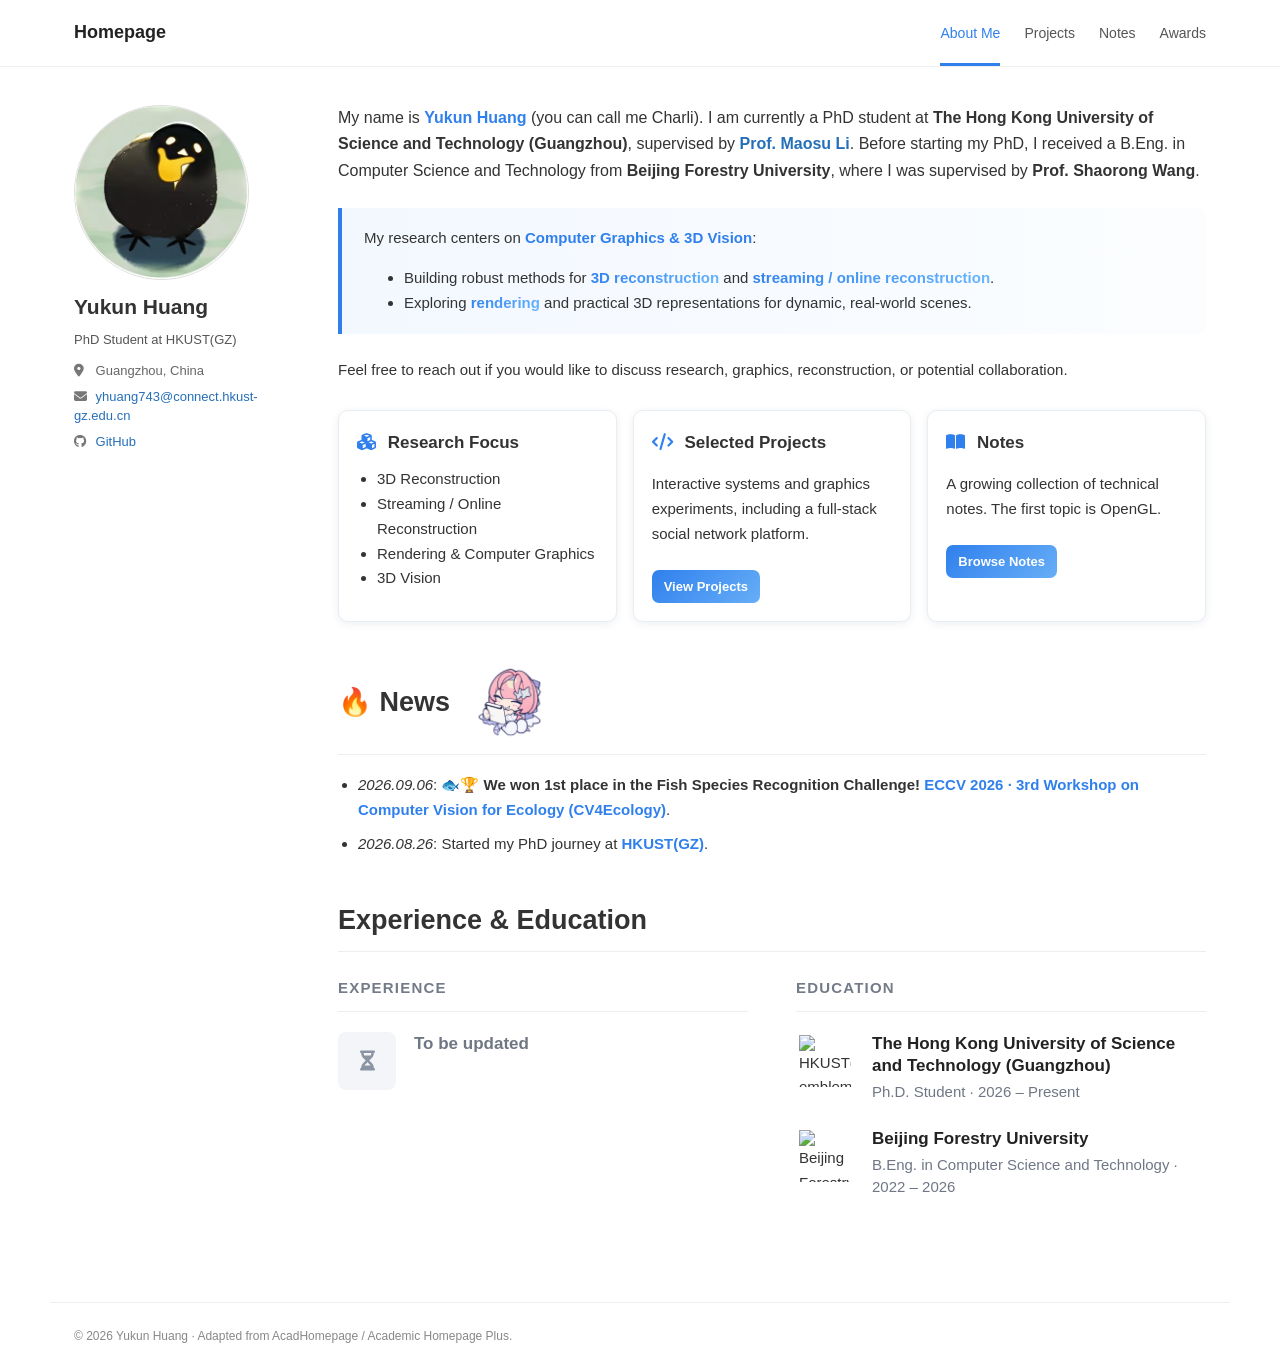
==== index.html @ a6c1315b "Refine education dates and supervisor link" ====
<!doctype html>
<html lang="en">
<head>
  <meta charset="utf-8">
  <meta name="viewport" content="width=device-width,initial-scale=1">
  <meta name="description" content="Yukun Huang (Charli), PhD student at HKUST(GZ), working on 3D reconstruction, rendering, streaming reconstruction, computer graphics and 3D vision.">
  <title>Yukun Huang (Charli) - Homepage</title>
  <link rel="stylesheet" href="styles.css">
  <link rel="stylesheet" href="gif.css">
  <link rel="stylesheet" href="https://cdnjs.cloudflare.com/ajax/libs/font-awesome/6.5.2/css/all.min.css">
</head>
<body>
<header class="masthead">
  <div class="masthead-inner">
    <a class="home-link" href="index.html">Homepage</a>
    <nav class="main-nav">
      <a class="active" href="index.html">About Me</a>
      <a href="projects.html">Projects</a>
      <a href="notes.html">Notes</a>
      <a href="awards.html">Awards</a>
    </nav>
  </div>
</header>

<div class="site-shell">
  <aside class="sidebar">
    <img class="avatar" src="assets/images/avatar.webp" alt="Yukun Huang (Charli) avatar" style="object-fit:cover;padding:0;display:block;background:#fff;">
    <h2>Yukun Huang</h2>
    <p class="sidebar-bio">PhD Student at HKUST(GZ)</p>
    <ul class="profile-list">
      <li><i class="fa-solid fa-location-dot"></i> Guangzhou, China</li>
      <li><a href="mailto:yhuang743@connect.hkust-gz.edu.cn"><i class="fa-solid fa-envelope"></i> yhuang743@connect.hkust-gz.edu.cn</a></li>
      <li><a href="https://github.com/huangyukun26" target="_blank" rel="noreferrer"><i class="fa-brands fa-github"></i> GitHub</a></li>
    </ul>
  </aside>

  <main class="page-content">
    <span class="anchor" id="about-me"></span>
    <p class="intro">My name is <span class="accent-text">Yukun Huang</span> (you can call me Charli). I am currently a PhD student at <strong>The Hong Kong University of Science and Technology (Guangzhou)</strong>, supervised by <strong><a href="https://maosuli.github.io/" target="_blank" rel="noreferrer">Prof. Maosu Li</a></strong>. Before starting my PhD, I received a B.Eng. in Computer Science and Technology from <strong>Beijing Forestry University</strong>, where I was supervised by <strong>Prof. Shaorong Wang</strong>.</p>

    <div class="quote-accent">
      My research centers on <span class="accent-text">Computer Graphics & 3D Vision</span>:
      <ul>
        <li>Building robust methods for <span class="primary-gradient-text">3D reconstruction</span> and <span class="primary-gradient-text">streaming / online reconstruction</span>.</li>
        <li>Exploring <span class="primary-gradient-text">rendering</span> and practical 3D representations for dynamic, real-world scenes.</li>
      </ul>
    </div>

    <p>Feel free to reach out if you would like to discuss research, graphics, reconstruction, or potential collaboration.</p>

    <div class="highlight-blocks">
      <div class="highlight-block floating-card">
        <h3><i class="fa-solid fa-cubes"></i> Research Focus</h3>
        <ul>
          <li>3D Reconstruction</li>
          <li>Streaming / Online Reconstruction</li>
          <li>Rendering & Computer Graphics</li>
          <li>3D Vision</li>
        </ul>
      </div>
      <div class="highlight-block floating-card">
        <h3><i class="fa-solid fa-code"></i> Selected Projects</h3>
        <p>Interactive systems and graphics experiments, including a full-stack social network platform.</p>
        <a class="btn-accent" href="projects.html">View Projects</a>
      </div>
      <div class="highlight-block floating-card">
        <h3><i class="fa-solid fa-book-open"></i> Notes</h3>
        <p>A growing collection of technical notes. The first topic is OpenGL.</p>
        <a class="btn-accent" href="notes.html">Browse Notes</a>
      </div>
    </div>

    <span class="anchor" id="news"></span>
    <div class="heading-with-gif">
      <h1>🔥 News</h1>
      <img class="heading-gif" src="assets/images/news.gif?v=3" alt="" aria-hidden="true" onerror="this.style.display='none'">
    </div>
    <ul class="news-list">
      <li><em>2026.09.06</em>: 🐟🏆 <strong>We won 1st place in the Fish Species Recognition Challenge!</strong> <span class="accent-text">ECCV 2026 · 3rd Workshop on Computer Vision for Ecology (CV4Ecology)</span>.</li>
      <li><em>2026.08.26</em>: Started my PhD journey at <span class="accent-text">HKUST(GZ)</span>.</li>
    </ul>

    <section class="experience-education" aria-labelledby="experience-education-title">
      <h1 id="experience-education-title">Experience &amp; Education</h1>
      <div class="experience-education-grid">
        <div class="experience-column">
          <h2>Experience</h2>
          <div class="timeline-item placeholder-experience">
            <div class="timeline-logo placeholder-mark"><i class="fa-solid fa-hourglass-half"></i></div>
            <div class="timeline-content">
              <div class="timeline-title">To be updated</div>
            </div>
          </div>
        </div>

        <div class="education-column">
          <h2>Education</h2>

          <div class="timeline-item">
            <img class="timeline-logo school-logo" src="https://cdn.urongda.com/images/normal/medium/the-hong-kong-university-of-science-and-technology-guangzhou-logo-1024px.png" alt="HKUST(GZ) emblem">
            <div class="timeline-content">
              <div class="timeline-title">The Hong Kong University of Science and Technology (Guangzhou)</div>
              <div class="timeline-subtitle">Ph.D. Student · 2026 – Present</div>
            </div>
          </div>

          <div class="timeline-item">
            <img class="timeline-logo school-logo" src="https://cdn.urongda.com/images/normal/medium/beijing-forestry-university-logo-1024px.png" alt="Beijing Forestry University emblem">
            <div class="timeline-content">
              <div class="timeline-title">Beijing Forestry University</div>
              <div class="timeline-subtitle">B.Eng. in Computer Science and Technology · 2022 – 2026</div>
            </div>
          </div>
        </div>
      </div>
    </section>
  </main>
</div>

<footer class="site-footer">© 2026 Yukun Huang · Adapted from AcadHomepage / Academic Homepage Plus.</footer>
</body>
</html>
---- styles.css ----
:root{--accent:#2f80ed;--accent2:#70b7ff;--text:#333;--muted:#666;--line:#e6e6e6;--soft:#f6f9fc;--card:#fff;--shadow:0 4px 14px rgba(30,75,120,.10)}*{box-sizing:border-box}html{scroll-behavior:smooth}body{margin:0;color:var(--text);background:#fff;font:15px/1.65 -apple-system,BlinkMacSystemFont,"Segoe UI",Roboto,Helvetica,Arial,sans-serif}a{color:#246fb9;text-decoration:none}a:hover{color:var(--accent)}.masthead{border-bottom:1px solid #eee;background:#fff;position:sticky;top:0;z-index:20}.masthead-inner{max-width:1180px;margin:auto;min-height:64px;padding:0 24px;display:flex;align-items:center;gap:34px}.home-link{font-size:18px;font-weight:700;color:#222;margin-right:auto}.main-nav{display:flex;gap:24px}.main-nav a{color:#555;font-size:14px;padding:22px 0 18px;border-bottom:3px solid transparent}.main-nav a:hover,.main-nav a.active{color:var(--accent);border-color:var(--accent)}.site-shell{max-width:1180px;margin:38px auto 0;padding:0 24px;display:grid;grid-template-columns:210px minmax(0,1fr);gap:54px}.sidebar{font-size:13px}.avatar{width:175px;height:175px;border-radius:50%;border:1px solid #ddd;padding:5px;margin-bottom:10px;overflow:hidden;position:relative;background:linear-gradient(135deg,#edf6f3,#dcece5)}.placeholder-bird .bird-body{position:absolute;width:116px;height:122px;background:#17191d;border-radius:50%;left:25px;top:44px}.placeholder-bird .bird-head{position:absolute;width:82px;height:83px;background:#0d1014;border-radius:50%;right:15px;top:24px}.placeholder-bird .bird-eye{position:absolute;width:15px;height:19px;background:#fff6c9;border-radius:50%;top:46px}.placeholder-bird .e1{right:63px}.placeholder-bird .e2{right:27px}.placeholder-bird .bird-hand{position:absolute;width:65px;height:46px;background:#ffc928;border:4px solid #bb8700;border-radius:45% 55% 55% 45%;right:22px;top:79px;transform:rotate(-7deg)}.sidebar h2{font-size:21px;margin:8px 0 4px}.sidebar-bio{margin:0 0 12px;color:#555}.profile-list{list-style:none;margin:0;padding:0}.profile-list li{margin:7px 0;color:#666;line-height:1.45}.profile-list i{width:18px;color:#777}.page-content{min-width:0;padding-bottom:40px}.intro{font-size:16px;margin-top:0}.accent-text{color:var(--accent);font-weight:700}.primary-gradient-text{background:linear-gradient(135deg,#2f80ed,#69b7ff);-webkit-background-clip:text;background-clip:text;color:transparent;font-weight:700}.quote-accent{margin:24px 0;padding:18px 22px;border-left:4px solid var(--accent);background:linear-gradient(90deg,#f3f8ff,#fbfdff);border-radius:0 8px 8px 0}.quote-accent ul{margin-bottom:0}.highlight-blocks{display:grid;grid-template-columns:repeat(3,minmax(0,1fr));gap:16px;margin:28px 0 36px}.highlight-block{padding:18px;border-radius:10px;background:#fff;border:1px solid #e8edf2}.highlight-block h3{margin:0 0 10px;font-size:17px}.highlight-block i{color:var(--accent);margin-right:7px}.highlight-block ul{margin:0;padding-left:20px}.floating-card{box-shadow:0 2px 8px rgba(1,47,99,.08);transition:.2s}.floating-card:hover{transform:translateY(-2px);box-shadow:0 5px 15px rgba(1,47,99,.12)}.btn-accent{display:inline-block;margin-top:8px;padding:6px 12px;border-radius:7px;background:linear-gradient(135deg,#2f80ed,#67aef7);color:#fff!important;font-size:13px;font-weight:600}.page-content h1{font-size:27px;margin:36px 0 18px;padding-bottom:8px;border-bottom:1px solid #eee}.news-list{padding-left:20px}.news-list li{margin:9px 0}.anchor{display:block;position:relative;top:-88px;visibility:hidden}.page-title{font-size:30px;margin:0 0 8px}.page-subtitle{color:#666;margin:0 0 26px}.paper-box{display:grid;grid-template-columns:230px 1fr;gap:28px;padding:18px;margin:0 0 18px;border:1px solid #e8edf2;border-radius:10px;background:#fff;box-shadow:0 2px 8px rgba(1,47,99,.08);align-items:center}.paper-box-image{position:relative}.paper-box-image img,.fake-thumb{width:100%;height:145px;object-fit:cover;border-radius:7px;border:1px solid #e2e8f0;background:#eef4f8}.badge{position:absolute;z-index:2;left:-8px;top:8px;padding:4px 10px;border-radius:14px;background:linear-gradient(135deg,#2f80ed,#69b7ff);color:#fff;font-size:12px;font-weight:700}.paper-box-text h3{margin:0 0 7px;font-size:19px}.paper-box-text p{margin:6px 0;color:#5d6670}.tag-row{display:flex;flex-wrap:wrap;gap:6px;margin:10px 0}.inner-tag-badge{display:inline-block;font-size:12px;color:#456;background:#edf2f7;border:1px solid #e2e8f0;padding:4px 9px;border-radius:6px}.opengl-preview{height:145px;background:#314d4f;border-radius:7px;position:relative;overflow:hidden;border:1px solid #d9e1e8}.opengl-preview:before{content:"LearnOpenGL";position:absolute;left:0;right:0;top:0;height:22px;line-height:22px;text-align:center;font-size:11px;background:#75b4c5;color:#1e3c46}.opengl-preview:after{content:"";position:absolute;left:50%;top:33px;transform:translateX(-50%);width:0;height:0;border-left:62px solid transparent;border-right:62px solid transparent;border-bottom:102px solid #ff7c38}.site-footer{max-width:1180px;margin:40px auto 0;padding:24px;border-top:1px solid #eee;color:#888;font-size:12px}.demo-shell{max-width:1180px;margin:30px auto;padding:0 24px}.demo-app{display:grid;grid-template-columns:220px 1fr;min-height:650px;border:1px solid #ddd;border-radius:10px;overflow:hidden;box-shadow:var(--shadow)}.demo-nav{background:#183a5d;padding:18px}.demo-nav h3{color:#fff;margin:0 0 18px}.demo-nav button{width:100%;display:block;border:0;background:transparent;color:#cfe2f4;padding:10px;text-align:left;border-radius:6px;cursor:pointer}.demo-nav button.active,.demo-nav button:hover{background:#2f80ed;color:#fff}.demo-main{padding:26px;background:#f7f9fb}.demo-panel{display:none}.demo-panel.active{display:block}.feed-item,.profile-box,.message-box,.network-box{background:#fff;border:1px solid #e1e6eb;border-radius:8px;padding:16px;margin-bottom:12px}.tiny-avatar{display:inline-block;width:36px;height:36px;border-radius:50%;background:linear-gradient(135deg,#70b7ff,#2f80ed);vertical-align:middle;margin-right:9px}.network{height:300px;position:relative}.node{position:absolute;width:58px;height:58px;border-radius:50%;display:grid;place-items:center;background:#eaf3ff;border:2px solid #5aa5f0;color:#245984;font-size:11px;font-weight:700}.n1{left:45%;top:115px}.n2{left:15%;top:35px}.n3{right:15%;top:45px}.n4{left:18%;bottom:28px}.n5{right:18%;bottom:25px}.cv4e-cover{width:100%;height:145px;border-radius:7px;position:relative;overflow:hidden;border:1px solid #cfe4e7;background:linear-gradient(145deg,#0b4662 0%,#176d78 48%,#53a79f 100%);color:#fff;padding:14px 15px 12px;box-shadow:inset 0 0 28px rgba(255,255,255,.08)}.cv4e-cover:before{content:"";position:absolute;width:150px;height:150px;border-radius:50%;background:radial-gradient(circle,rgba(190,244,230,.22),rgba(190,244,230,0) 68%);right:-50px;top:-55px}.cv4e-top,.cv4e-center,.cv4e-bottom{position:relative;z-index:3}.cv4e-top{display:flex;align-items:center;justify-content:space-between}.cv4e-pill{font-size:9px;letter-spacing:.08em;text-transform:uppercase;font-weight:800;padding:3px 7px;border:1px solid rgba(255,255,255,.45);border-radius:999px;background:rgba(255,255,255,.10);backdrop-filter:blur(3px)}.cv4e-mini{font-size:10px;font-weight:800;letter-spacing:.03em;color:#dcfff5}.cv4e-center{display:flex;align-items:center;gap:10px;margin-top:18px}.cv4e-icon{width:44px;height:44px;flex:0 0 44px;border-radius:50%;display:grid;place-items:center;background:rgba(217,255,242,.16);border:1px solid rgba(219,255,244,.34);box-shadow:0 7px 18px rgba(0,37,49,.18)}.cv4e-icon i{font-size:23px;color:#d8fff3}.cv4e-title{font-size:14px;line-height:1.12;font-weight:800;letter-spacing:-.015em;text-shadow:0 1px 3px rgba(0,0,0,.15)}.cv4e-bottom{display:flex;gap:12px;margin-top:15px;font-size:8.5px;font-weight:700;color:#e6fff8}.cv4e-bottom span{display:flex;align-items:center;gap:4px}.cv4e-bottom i{font-size:9px}.cv4e-bubble{position:absolute;border:1px solid rgba(230,255,250,.45);border-radius:50%;z-index:1}.cv4e-bubble.b1{width:11px;height:11px;right:22px;top:48px}.cv4e-bubble.b2{width:6px;height:6px;right:42px;top:68px}.cv4e-bubble.b3{width:4px;height:4px;right:30px;top:82px}.cv4e-wave{position:absolute;left:-12%;width:125%;height:42px;border-radius:50%;z-index:0}.cv4e-wave.w1{bottom:-28px;background:rgba(174,236,224,.20);transform:rotate(-2deg)}.cv4e-wave.w2{bottom:-34px;left:12%;background:rgba(209,249,238,.14);transform:rotate(3deg)}@media(max-width:850px){.masthead-inner{gap:14px}.main-nav{gap:12px;overflow-x:auto}.site-shell{grid-template-columns:1fr;gap:26px}.sidebar{display:grid;grid-template-columns:110px 1fr;column-gap:18px;align-items:start}.avatar{width:105px;height:105px;grid-row:1/5}.placeholder-bird{transform-origin:top left}.profile-list{grid-column:2}.highlight-blocks{grid-template-columns:1fr}.paper-box{grid-template-columns:1fr}.paper-box-image{max-width:420px}.demo-app{grid-template-columns:1fr}.demo-nav{display:flex;overflow:auto;gap:6px}.demo-nav h3{display:none}.demo-nav button{width:auto;white-space:nowrap}}
.profile-list a{overflow-wrap:anywhere}
.experience-education{margin-top:42px}
.experience-education>h1{margin-bottom:24px}
.experience-education-grid{display:grid;grid-template-columns:1fr 1fr;gap:48px}
.experience-education-grid>div>h2{margin:0 0 20px;padding-bottom:10px;border-bottom:1px solid #eee;color:#747b88;font-size:15px;letter-spacing:.08em;text-transform:uppercase}
.timeline-item{display:flex;align-items:flex-start;gap:18px;margin:0 0 24px}
.timeline-logo{width:58px;height:58px;flex:0 0 58px}
.school-logo{object-fit:contain;padding:3px;background:#fff}
.placeholder-mark{display:grid;place-items:center;border-radius:8px;background:#f3f5f8;color:#8a94a3;font-size:20px}
.timeline-content{min-width:0;padding-top:1px}
.timeline-title{font-size:17px;line-height:1.35;font-weight:700;color:#222}
.timeline-subtitle{margin-top:3px;color:#6f7785;font-size:15px;line-height:1.45}
.timeline-note{margin-top:3px;color:#666;font-size:13px;line-height:1.45}
.placeholder-experience .timeline-title{color:#6f7785;font-weight:600}
@media(max-width:850px){.experience-education-grid{grid-template-columns:1fr;gap:28px}.timeline-logo{width:52px;height:52px;flex-basis:52px}.timeline-title{font-size:16px}}
---- gif.css ----
.heading-with-gif{display:flex;align-items:center;gap:14px;border-bottom:1px solid #eee;margin:36px 0 18px;padding-bottom:8px;min-height:82px}.heading-with-gif h1{margin:0!important;padding:0!important;border:0!important}.heading-with-gif.page-heading{margin:0 0 8px;min-height:84px}.heading-gif{width:88px;height:88px;object-fit:contain;display:block;flex:0 0 88px;background:transparent!important;border:0!important;box-shadow:none!important;image-rendering:auto}@media(max-width:850px){.heading-with-gif{gap:8px;min-height:68px}.heading-with-gif.page-heading{min-height:70px}.heading-gif{width:68px;height:68px;flex-basis:68px}}
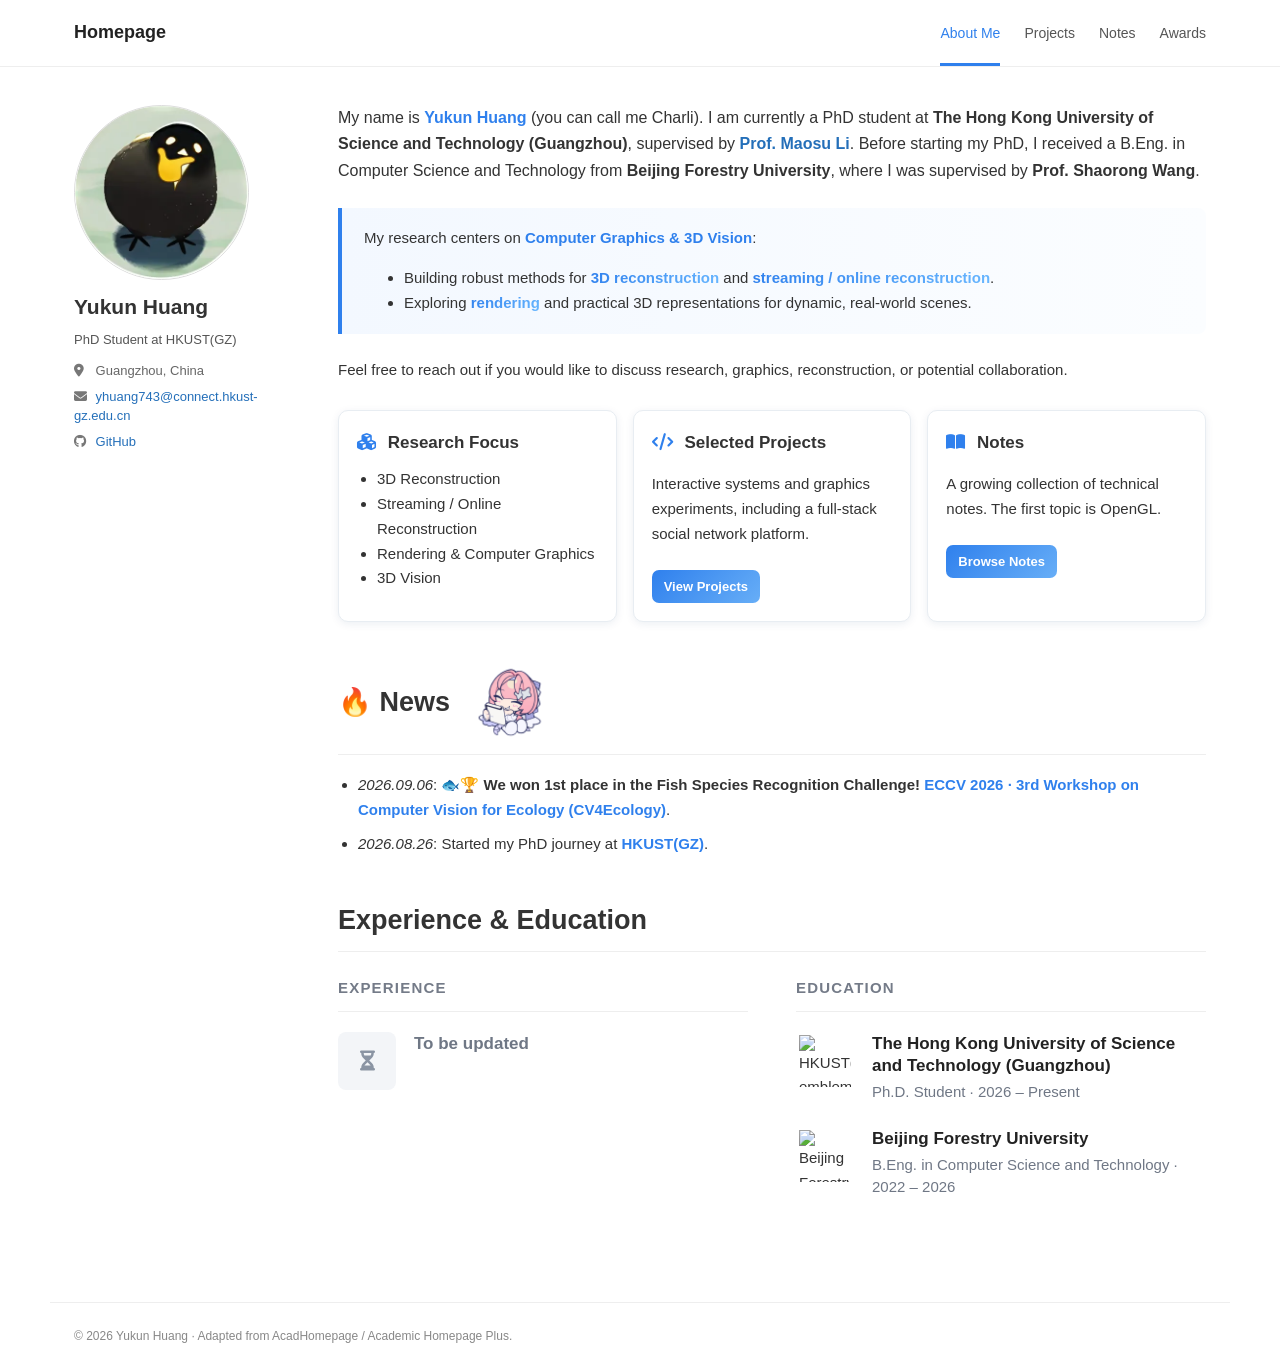
==== commit f8193fa8: "Unify navigation, favicon, and site title" ====
--- a/index.html
+++ b/index.html
@@ -2,9 +2,9 @@
 <html lang="en">
 <head>
   <meta charset="utf-8">
-  <meta name="viewport" content="width=device-width,initial-scale=1">
+  <meta name="viewport" content="width=device-width,initial-scale=1"><link rel="icon" type="image/webp" href="assets/images/avatar.webp">
   <meta name="description" content="Yukun Huang (Charli), PhD student at HKUST(GZ), working on 3D reconstruction, rendering, streaming reconstruction, computer graphics and 3D vision.">
-  <title>Yukun Huang (Charli) - Homepage</title>
+  <title>Yukun Huang</title>
   <link rel="stylesheet" href="styles.css">
   <link rel="stylesheet" href="gif.css">
   <link rel="stylesheet" href="https://cdnjs.cloudflare.com/ajax/libs/font-awesome/6.5.2/css/all.min.css">
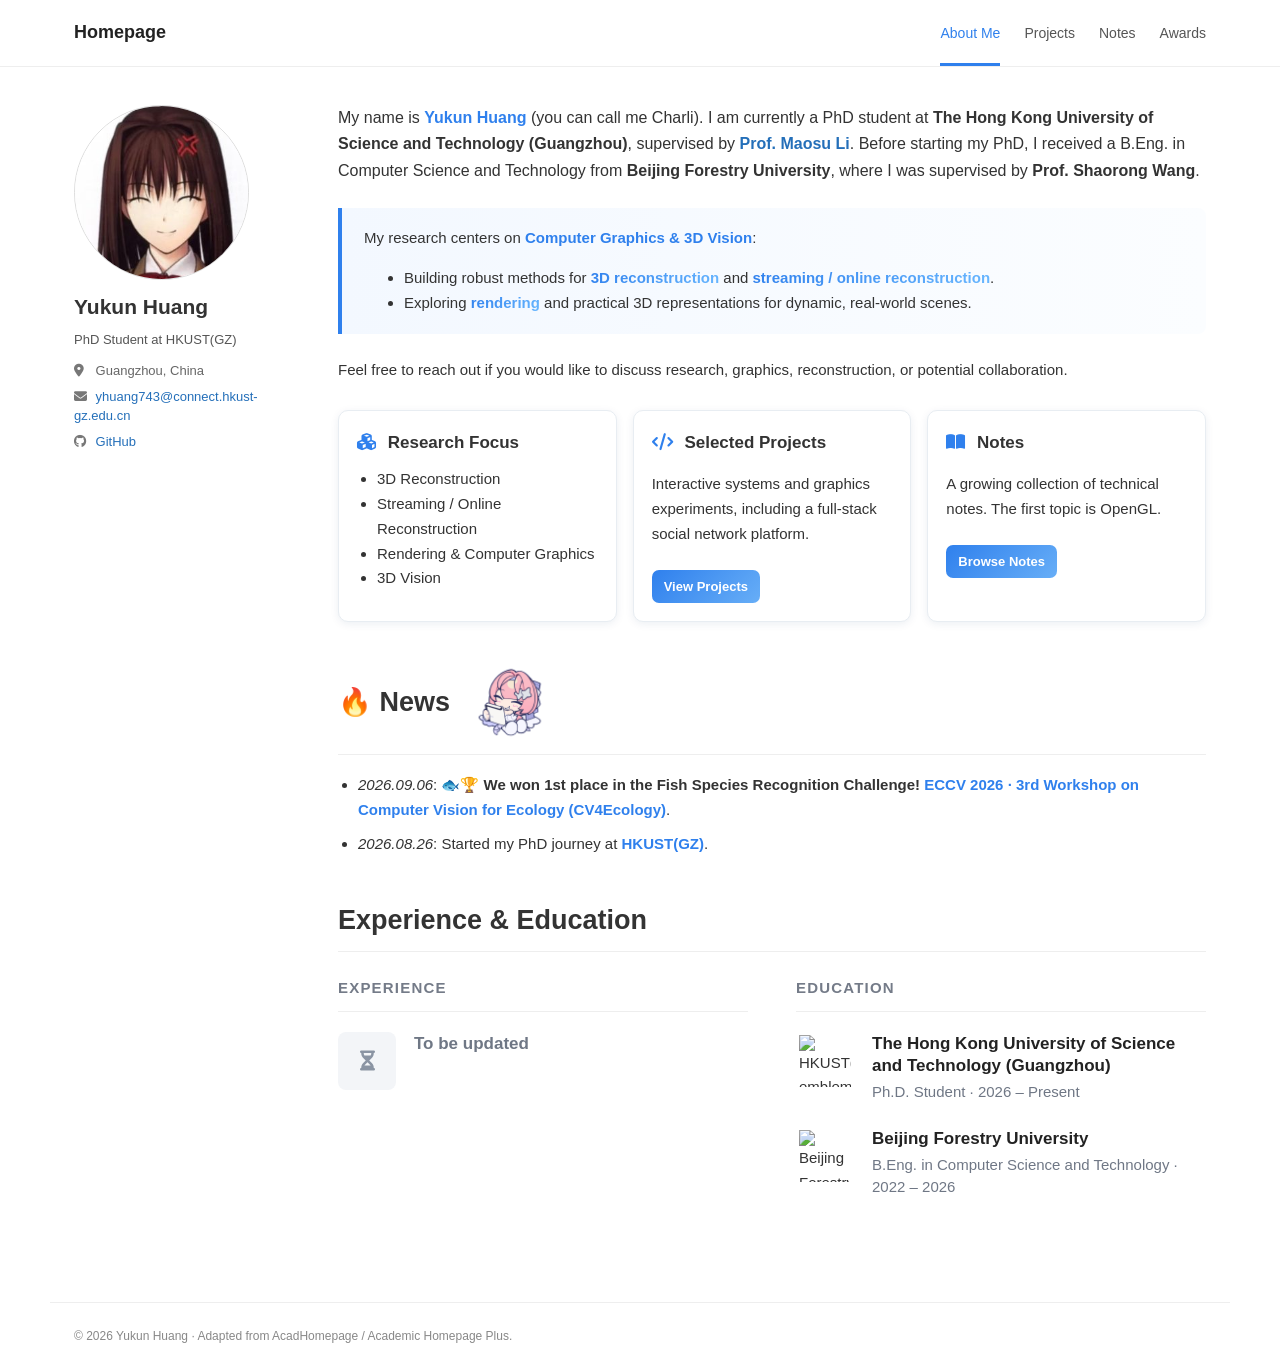
==== commit 6b91a9d4: "Use new profile avatar and bird favicon" ====
--- a/index.html
+++ b/index.html
@@ -2,7 +2,7 @@
 <html lang="en">
 <head>
   <meta charset="utf-8">
-  <meta name="viewport" content="width=device-width,initial-scale=1"><link rel="icon" type="image/webp" href="assets/images/avatar.webp">
+  <meta name="viewport" content="width=device-width,initial-scale=1"><link rel="icon" type="image/svg+xml" href="assets/images/favicon.svg">
   <meta name="description" content="Yukun Huang (Charli), PhD student at HKUST(GZ), working on 3D reconstruction, rendering, streaming reconstruction, computer graphics and 3D vision.">
   <title>Yukun Huang</title>
   <link rel="stylesheet" href="styles.css">
@@ -24,7 +24,7 @@
 
 <div class="site-shell">
   <aside class="sidebar">
-    <img class="avatar" src="assets/images/avatar.webp" alt="Yukun Huang (Charli) avatar" style="object-fit:cover;padding:0;display:block;background:#fff;">
+    <img class="avatar" src="assets/images/profile.jpg" alt="Yukun Huang (Charli) avatar" style="object-fit:cover;padding:0;display:block;background:#fff;">
     <h2>Yukun Huang</h2>
     <p class="sidebar-bio">PhD Student at HKUST(GZ)</p>
     <ul class="profile-list">
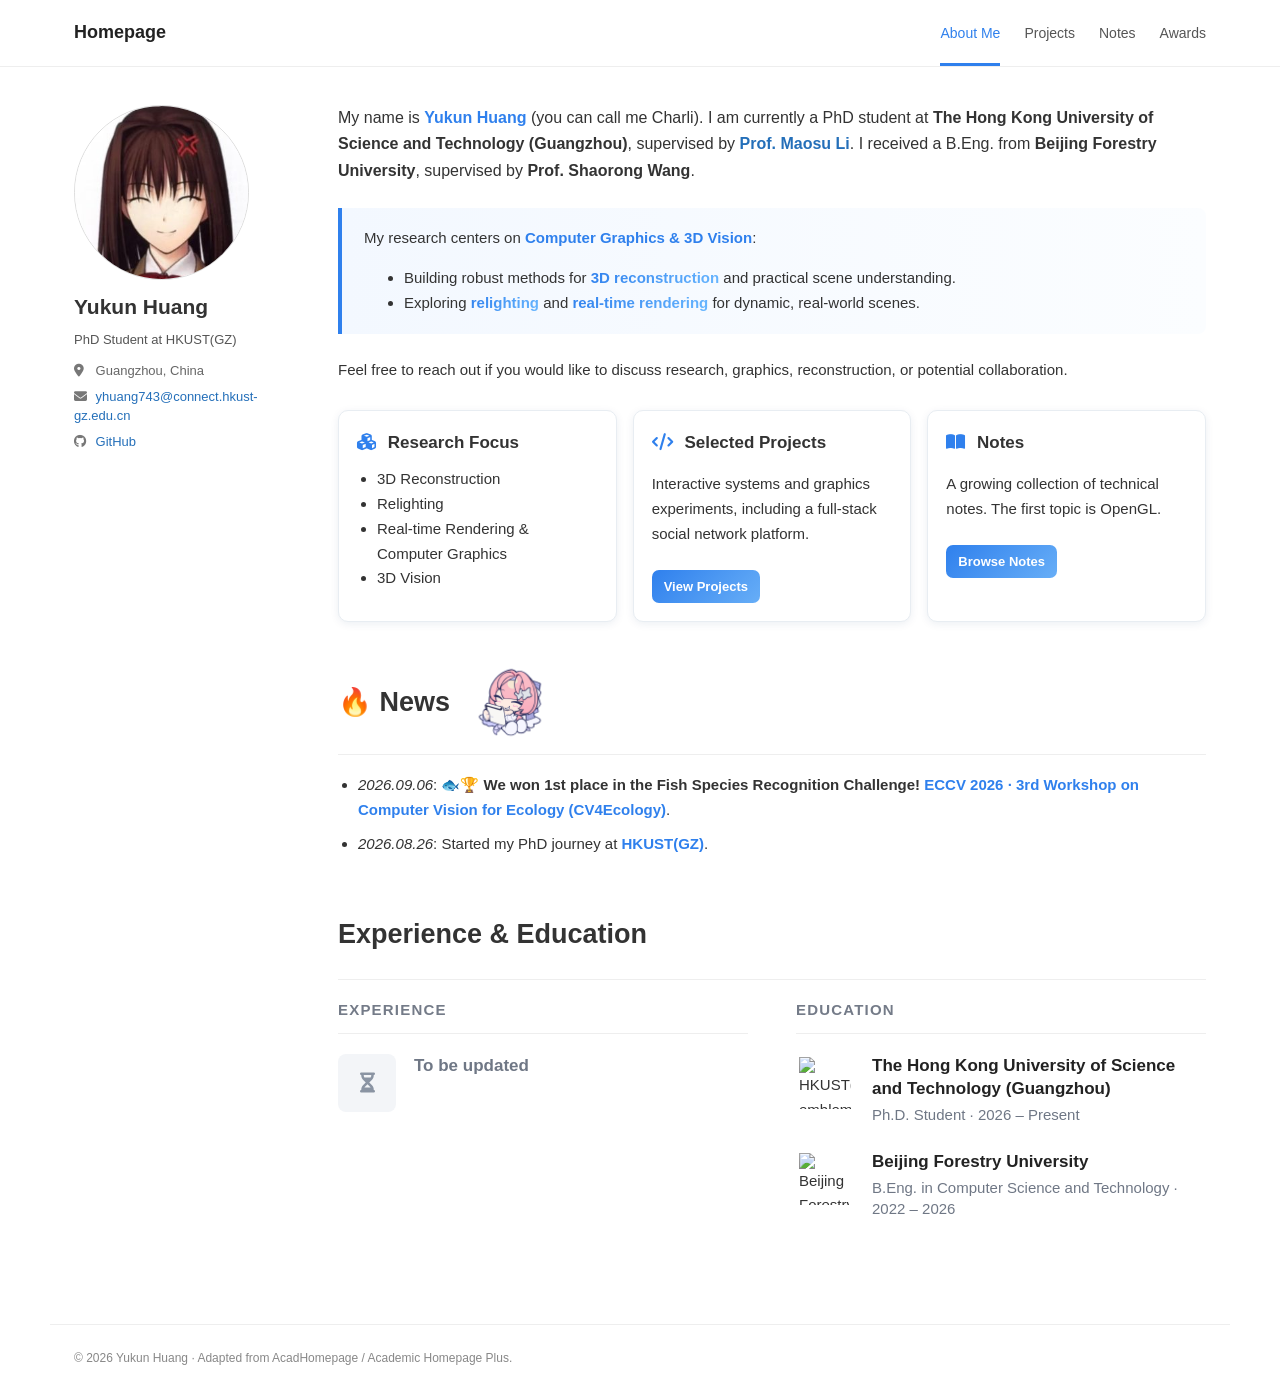
==== commit 02fa06de: "Update research focus and add experience education gif hook" ====
--- a/index.html
+++ b/index.html
@@ -36,13 +36,13 @@
 
   <main class="page-content">
     <span class="anchor" id="about-me"></span>
-    <p class="intro">My name is <span class="accent-text">Yukun Huang</span> (you can call me Charli). I am currently a PhD student at <strong>The Hong Kong University of Science and Technology (Guangzhou)</strong>, supervised by <strong><a href="https://maosuli.github.io/" target="_blank" rel="noreferrer">Prof. Maosu Li</a></strong>. Before starting my PhD, I received a B.Eng. in Computer Science and Technology from <strong>Beijing Forestry University</strong>, where I was supervised by <strong>Prof. Shaorong Wang</strong>.</p>
+    <p class="intro">My name is <span class="accent-text">Yukun Huang</span> (you can call me Charli). I am currently a PhD student at <strong>The Hong Kong University of Science and Technology (Guangzhou)</strong>, supervised by <strong><a href="https://maosuli.github.io/" target="_blank" rel="noreferrer">Prof. Maosu Li</a></strong>. I received a B.Eng. from <strong>Beijing Forestry University</strong>, supervised by <strong>Prof. Shaorong Wang</strong>.</p>
 
     <div class="quote-accent">
       My research centers on <span class="accent-text">Computer Graphics & 3D Vision</span>:
       <ul>
-        <li>Building robust methods for <span class="primary-gradient-text">3D reconstruction</span> and <span class="primary-gradient-text">streaming / online reconstruction</span>.</li>
-        <li>Exploring <span class="primary-gradient-text">rendering</span> and practical 3D representations for dynamic, real-world scenes.</li>
+        <li>Building robust methods for <span class="primary-gradient-text">3D reconstruction</span> and practical scene understanding.</li>
+        <li>Exploring <span class="primary-gradient-text">relighting</span> and <span class="primary-gradient-text">real-time rendering</span> for dynamic, real-world scenes.</li>
       </ul>
     </div>
 
@@ -53,8 +53,8 @@
         <h3><i class="fa-solid fa-cubes"></i> Research Focus</h3>
         <ul>
           <li>3D Reconstruction</li>
-          <li>Streaming / Online Reconstruction</li>
-          <li>Rendering & Computer Graphics</li>
+          <li>Relighting</li>
+          <li>Real-time Rendering & Computer Graphics</li>
           <li>3D Vision</li>
         </ul>
       </div>
@@ -81,7 +81,10 @@
     </ul>
 
     <section class="experience-education" aria-labelledby="experience-education-title">
-      <h1 id="experience-education-title">Experience &amp; Education</h1>
+      <div class="heading-with-gif">
+        <h1 id="experience-education-title">Experience &amp; Education</h1>
+        <img class="heading-gif" src="assets/images/experience-education.gif?v=1" alt="" aria-hidden="true" onerror="this.style.display='none'">
+      </div>
       <div class="experience-education-grid">
         <div class="experience-column">
           <h2>Experience</h2>
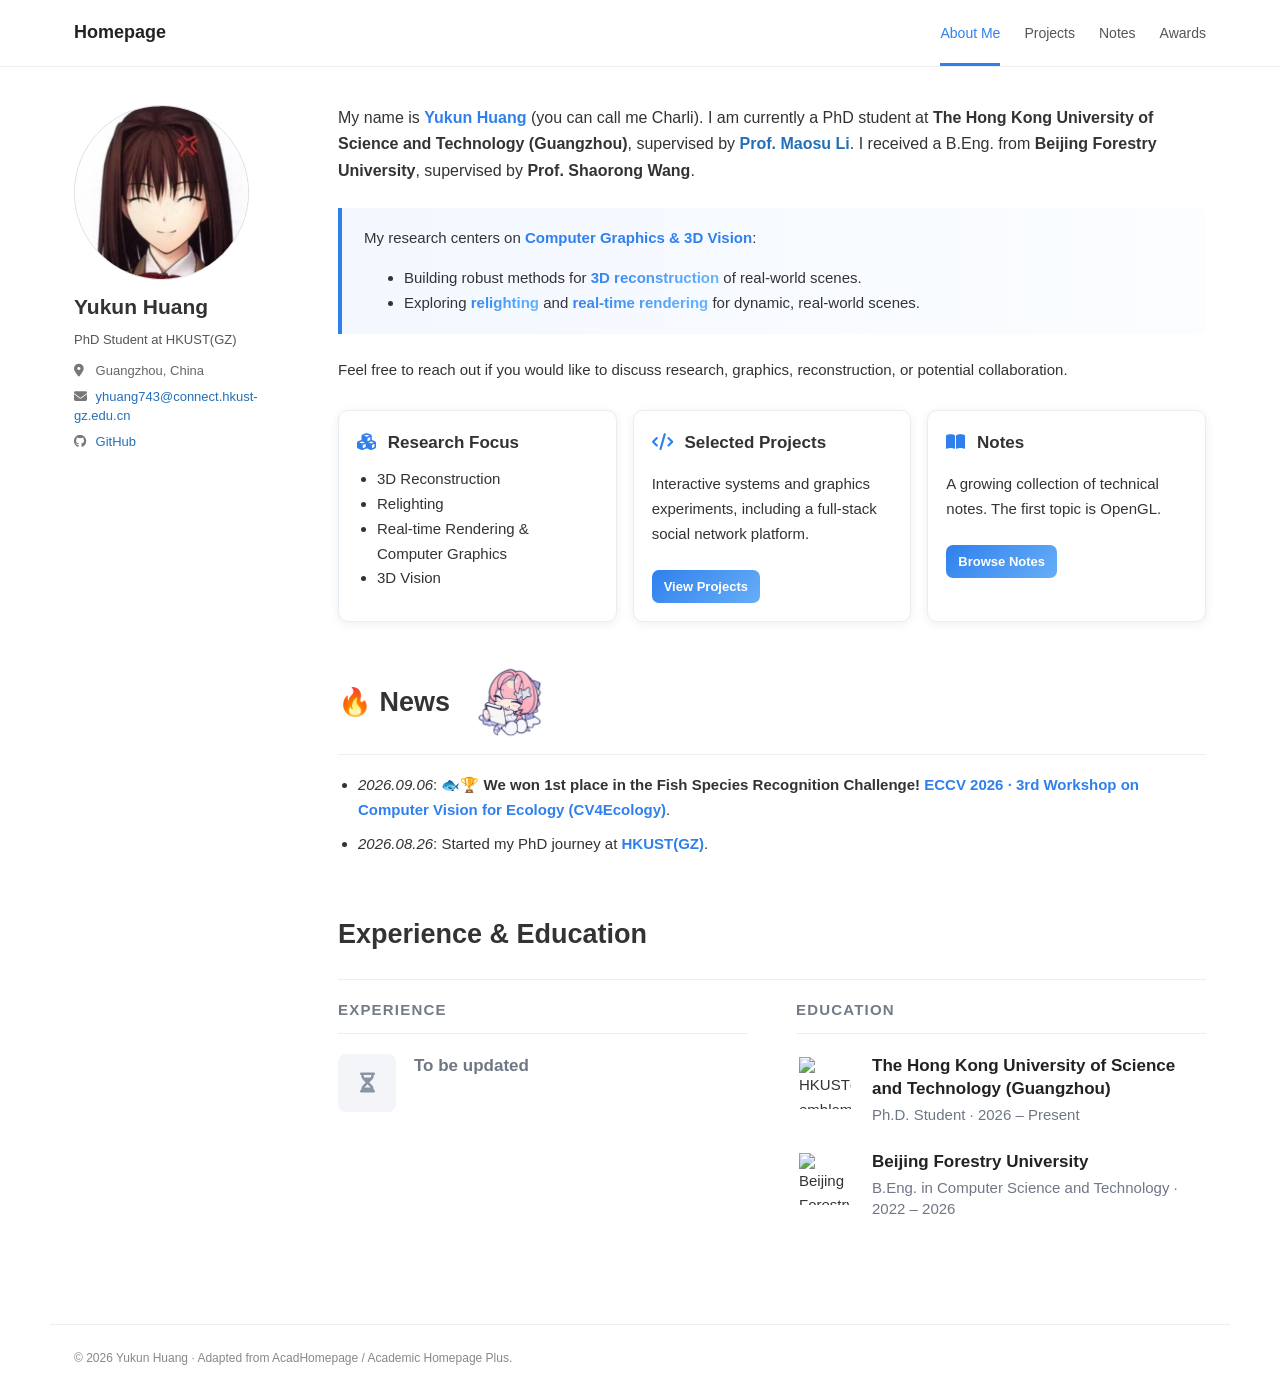
==== commit b4ca3c14: "Sync homepage metadata with updated research focus" ====
--- a/index.html
+++ b/index.html
@@ -3,7 +3,7 @@
 <head>
   <meta charset="utf-8">
   <meta name="viewport" content="width=device-width,initial-scale=1"><link rel="icon" type="image/svg+xml" href="assets/images/favicon.svg">
-  <meta name="description" content="Yukun Huang (Charli), PhD student at HKUST(GZ), working on 3D reconstruction, rendering, streaming reconstruction, computer graphics and 3D vision.">
+  <meta name="description" content="Yukun Huang (Charli), PhD student at HKUST(GZ), working on 3D reconstruction, relighting, real-time rendering, computer graphics and 3D vision.">
   <title>Yukun Huang</title>
   <link rel="stylesheet" href="styles.css">
   <link rel="stylesheet" href="gif.css">
@@ -41,7 +41,7 @@
     <div class="quote-accent">
       My research centers on <span class="accent-text">Computer Graphics & 3D Vision</span>:
       <ul>
-        <li>Building robust methods for <span class="primary-gradient-text">3D reconstruction</span> and practical scene understanding.</li>
+        <li>Building robust methods for <span class="primary-gradient-text">3D reconstruction</span> of real-world scenes.</li>
         <li>Exploring <span class="primary-gradient-text">relighting</span> and <span class="primary-gradient-text">real-time rendering</span> for dynamic, real-world scenes.</li>
       </ul>
     </div>
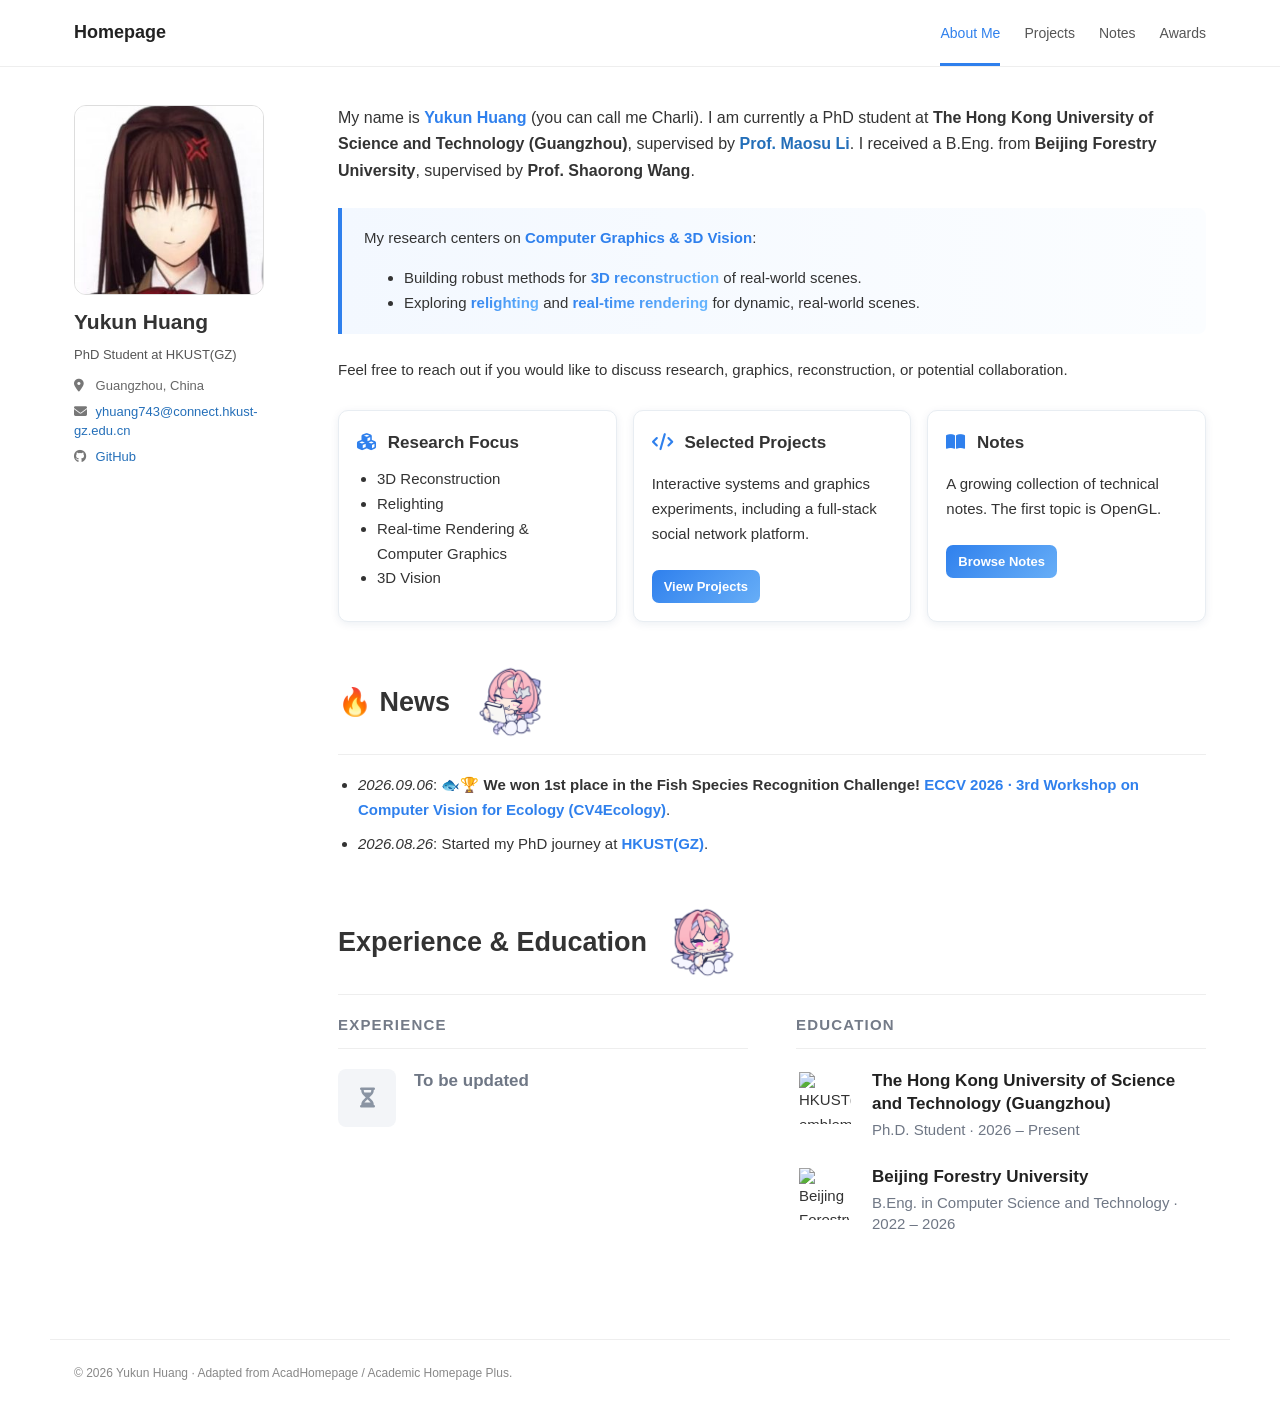
==== commit 4a681abf: "Show full profile image without circular crop" ====
--- a/index.html
+++ b/index.html
@@ -24,7 +24,7 @@
 
 <div class="site-shell">
   <aside class="sidebar">
-    <img class="avatar" src="assets/images/profile.jpg" alt="Yukun Huang (Charli) avatar" style="object-fit:cover;padding:0;display:block;background:#fff;">
+    <img class="avatar" src="assets/images/profile.jpg" alt="Yukun Huang (Charli) avatar" style="object-fit:contain;padding:0;display:block;background:#fff;">
     <h2>Yukun Huang</h2>
     <p class="sidebar-bio">PhD Student at HKUST(GZ)</p>
     <ul class="profile-list">
--- a/styles.css
+++ b/styles.css
@@ -1,4 +1,4 @@
-:root{--accent:#2f80ed;--accent2:#70b7ff;--text:#333;--muted:#666;--line:#e6e6e6;--soft:#f6f9fc;--card:#fff;--shadow:0 4px 14px rgba(30,75,120,.10)}*{box-sizing:border-box}html{scroll-behavior:smooth}body{margin:0;color:var(--text);background:#fff;font:15px/1.65 -apple-system,BlinkMacSystemFont,"Segoe UI",Roboto,Helvetica,Arial,sans-serif}a{color:#246fb9;text-decoration:none}a:hover{color:var(--accent)}.masthead{border-bottom:1px solid #eee;background:#fff;position:sticky;top:0;z-index:20}.masthead-inner{max-width:1180px;margin:auto;min-height:64px;padding:0 24px;display:flex;align-items:center;gap:34px}.home-link{font-size:18px;font-weight:700;color:#222;margin-right:auto}.main-nav{display:flex;gap:24px}.main-nav a{color:#555;font-size:14px;padding:22px 0 18px;border-bottom:3px solid transparent}.main-nav a:hover,.main-nav a.active{color:var(--accent);border-color:var(--accent)}.site-shell{max-width:1180px;margin:38px auto 0;padding:0 24px;display:grid;grid-template-columns:210px minmax(0,1fr);gap:54px}.sidebar{font-size:13px}.avatar{width:175px;height:175px;border-radius:50%;border:1px solid #ddd;padding:5px;margin-bottom:10px;overflow:hidden;position:relative;background:linear-gradient(135deg,#edf6f3,#dcece5)}.placeholder-bird .bird-body{position:absolute;width:116px;height:122px;background:#17191d;border-radius:50%;left:25px;top:44px}.placeholder-bird .bird-head{position:absolute;width:82px;height:83px;background:#0d1014;border-radius:50%;right:15px;top:24px}.placeholder-bird .bird-eye{position:absolute;width:15px;height:19px;background:#fff6c9;border-radius:50%;top:46px}.placeholder-bird .e1{right:63px}.placeholder-bird .e2{right:27px}.placeholder-bird .bird-hand{position:absolute;width:65px;height:46px;background:#ffc928;border:4px solid #bb8700;border-radius:45% 55% 55% 45%;right:22px;top:79px;transform:rotate(-7deg)}.sidebar h2{font-size:21px;margin:8px 0 4px}.sidebar-bio{margin:0 0 12px;color:#555}.profile-list{list-style:none;margin:0;padding:0}.profile-list li{margin:7px 0;color:#666;line-height:1.45}.profile-list i{width:18px;color:#777}.page-content{min-width:0;padding-bottom:40px}.intro{font-size:16px;margin-top:0}.accent-text{color:var(--accent);font-weight:700}.primary-gradient-text{background:linear-gradient(135deg,#2f80ed,#69b7ff);-webkit-background-clip:text;background-clip:text;color:transparent;font-weight:700}.quote-accent{margin:24px 0;padding:18px 22px;border-left:4px solid var(--accent);background:linear-gradient(90deg,#f3f8ff,#fbfdff);border-radius:0 8px 8px 0}.quote-accent ul{margin-bottom:0}.highlight-blocks{display:grid;grid-template-columns:repeat(3,minmax(0,1fr));gap:16px;margin:28px 0 36px}.highlight-block{padding:18px;border-radius:10px;background:#fff;border:1px solid #e8edf2}.highlight-block h3{margin:0 0 10px;font-size:17px}.highlight-block i{color:var(--accent);margin-right:7px}.highlight-block ul{margin:0;padding-left:20px}.floating-card{box-shadow:0 2px 8px rgba(1,47,99,.08);transition:.2s}.floating-card:hover{transform:translateY(-2px);box-shadow:0 5px 15px rgba(1,47,99,.12)}.btn-accent{display:inline-block;margin-top:8px;padding:6px 12px;border-radius:7px;background:linear-gradient(135deg,#2f80ed,#67aef7);color:#fff!important;font-size:13px;font-weight:600}.page-content h1{font-size:27px;margin:36px 0 18px;padding-bottom:8px;border-bottom:1px solid #eee}.news-list{padding-left:20px}.news-list li{margin:9px 0}.anchor{display:block;position:relative;top:-88px;visibility:hidden}.page-title{font-size:30px;margin:0 0 8px}.page-subtitle{color:#666;margin:0 0 26px}.paper-box{display:grid;grid-template-columns:230px 1fr;gap:28px;padding:18px;margin:0 0 18px;border:1px solid #e8edf2;border-radius:10px;background:#fff;box-shadow:0 2px 8px rgba(1,47,99,.08);align-items:center}.paper-box-image{position:relative}.paper-box-image img,.fake-thumb{width:100%;height:145px;object-fit:cover;border-radius:7px;border:1px solid #e2e8f0;background:#eef4f8}.badge{position:absolute;z-index:2;left:-8px;top:8px;padding:4px 10px;border-radius:14px;background:linear-gradient(135deg,#2f80ed,#69b7ff);color:#fff;font-size:12px;font-weight:700}.paper-box-text h3{margin:0 0 7px;font-size:19px}.paper-box-text p{margin:6px 0;color:#5d6670}.tag-row{display:flex;flex-wrap:wrap;gap:6px;margin:10px 0}.inner-tag-badge{display:inline-block;font-size:12px;color:#456;background:#edf2f7;border:1px solid #e2e8f0;padding:4px 9px;border-radius:6px}.opengl-preview{height:145px;background:#314d4f;border-radius:7px;position:relative;overflow:hidden;border:1px solid #d9e1e8}.opengl-preview:before{content:"LearnOpenGL";position:absolute;left:0;right:0;top:0;height:22px;line-height:22px;text-align:center;font-size:11px;background:#75b4c5;color:#1e3c46}.opengl-preview:after{content:"";position:absolute;left:50%;top:33px;transform:translateX(-50%);width:0;height:0;border-left:62px solid transparent;border-right:62px solid transparent;border-bottom:102px solid #ff7c38}.site-footer{max-width:1180px;margin:40px auto 0;padding:24px;border-top:1px solid #eee;color:#888;font-size:12px}.demo-shell{max-width:1180px;margin:30px auto;padding:0 24px}.demo-app{display:grid;grid-template-columns:220px 1fr;min-height:650px;border:1px solid #ddd;border-radius:10px;overflow:hidden;box-shadow:var(--shadow)}.demo-nav{background:#183a5d;padding:18px}.demo-nav h3{color:#fff;margin:0 0 18px}.demo-nav button{width:100%;display:block;border:0;background:transparent;color:#cfe2f4;padding:10px;text-align:left;border-radius:6px;cursor:pointer}.demo-nav button.active,.demo-nav button:hover{background:#2f80ed;color:#fff}.demo-main{padding:26px;background:#f7f9fb}.demo-panel{display:none}.demo-panel.active{display:block}.feed-item,.profile-box,.message-box,.network-box{background:#fff;border:1px solid #e1e6eb;border-radius:8px;padding:16px;margin-bottom:12px}.tiny-avatar{display:inline-block;width:36px;height:36px;border-radius:50%;background:linear-gradient(135deg,#70b7ff,#2f80ed);vertical-align:middle;margin-right:9px}.network{height:300px;position:relative}.node{position:absolute;width:58px;height:58px;border-radius:50%;display:grid;place-items:center;background:#eaf3ff;border:2px solid #5aa5f0;color:#245984;font-size:11px;font-weight:700}.n1{left:45%;top:115px}.n2{left:15%;top:35px}.n3{right:15%;top:45px}.n4{left:18%;bottom:28px}.n5{right:18%;bottom:25px}.cv4e-cover{width:100%;height:145px;border-radius:7px;position:relative;overflow:hidden;border:1px solid #cfe4e7;background:linear-gradient(145deg,#0b4662 0%,#176d78 48%,#53a79f 100%);color:#fff;padding:14px 15px 12px;box-shadow:inset 0 0 28px rgba(255,255,255,.08)}.cv4e-cover:before{content:"";position:absolute;width:150px;height:150px;border-radius:50%;background:radial-gradient(circle,rgba(190,244,230,.22),rgba(190,244,230,0) 68%);right:-50px;top:-55px}.cv4e-top,.cv4e-center,.cv4e-bottom{position:relative;z-index:3}.cv4e-top{display:flex;align-items:center;justify-content:space-between}.cv4e-pill{font-size:9px;letter-spacing:.08em;text-transform:uppercase;font-weight:800;padding:3px 7px;border:1px solid rgba(255,255,255,.45);border-radius:999px;background:rgba(255,255,255,.10);backdrop-filter:blur(3px)}.cv4e-mini{font-size:10px;font-weight:800;letter-spacing:.03em;color:#dcfff5}.cv4e-center{display:flex;align-items:center;gap:10px;margin-top:18px}.cv4e-icon{width:44px;height:44px;flex:0 0 44px;border-radius:50%;display:grid;place-items:center;background:rgba(217,255,242,.16);border:1px solid rgba(219,255,244,.34);box-shadow:0 7px 18px rgba(0,37,49,.18)}.cv4e-icon i{font-size:23px;color:#d8fff3}.cv4e-title{font-size:14px;line-height:1.12;font-weight:800;letter-spacing:-.015em;text-shadow:0 1px 3px rgba(0,0,0,.15)}.cv4e-bottom{display:flex;gap:12px;margin-top:15px;font-size:8.5px;font-weight:700;color:#e6fff8}.cv4e-bottom span{display:flex;align-items:center;gap:4px}.cv4e-bottom i{font-size:9px}.cv4e-bubble{position:absolute;border:1px solid rgba(230,255,250,.45);border-radius:50%;z-index:1}.cv4e-bubble.b1{width:11px;height:11px;right:22px;top:48px}.cv4e-bubble.b2{width:6px;height:6px;right:42px;top:68px}.cv4e-bubble.b3{width:4px;height:4px;right:30px;top:82px}.cv4e-wave{position:absolute;left:-12%;width:125%;height:42px;border-radius:50%;z-index:0}.cv4e-wave.w1{bottom:-28px;background:rgba(174,236,224,.20);transform:rotate(-2deg)}.cv4e-wave.w2{bottom:-34px;left:12%;background:rgba(209,249,238,.14);transform:rotate(3deg)}@media(max-width:850px){.masthead-inner{gap:14px}.main-nav{gap:12px;overflow-x:auto}.site-shell{grid-template-columns:1fr;gap:26px}.sidebar{display:grid;grid-template-columns:110px 1fr;column-gap:18px;align-items:start}.avatar{width:105px;height:105px;grid-row:1/5}.placeholder-bird{transform-origin:top left}.profile-list{grid-column:2}.highlight-blocks{grid-template-columns:1fr}.paper-box{grid-template-columns:1fr}.paper-box-image{max-width:420px}.demo-app{grid-template-columns:1fr}.demo-nav{display:flex;overflow:auto;gap:6px}.demo-nav h3{display:none}.demo-nav button{width:auto;white-space:nowrap}}
+:root{--accent:#2f80ed;--accent2:#70b7ff;--text:#333;--muted:#666;--line:#e6e6e6;--soft:#f6f9fc;--card:#fff;--shadow:0 4px 14px rgba(30,75,120,.10)}*{box-sizing:border-box}html{scroll-behavior:smooth}body{margin:0;color:var(--text);background:#fff;font:15px/1.65 -apple-system,BlinkMacSystemFont,"Segoe UI",Roboto,Helvetica,Arial,sans-serif}a{color:#246fb9;text-decoration:none}a:hover{color:var(--accent)}.masthead{border-bottom:1px solid #eee;background:#fff;position:sticky;top:0;z-index:20}.masthead-inner{max-width:1180px;margin:auto;min-height:64px;padding:0 24px;display:flex;align-items:center;gap:34px}.home-link{font-size:18px;font-weight:700;color:#222;margin-right:auto}.main-nav{display:flex;gap:24px}.main-nav a{color:#555;font-size:14px;padding:22px 0 18px;border-bottom:3px solid transparent}.main-nav a:hover,.main-nav a.active{color:var(--accent);border-color:var(--accent)}.site-shell{max-width:1180px;margin:38px auto 0;padding:0 24px;display:grid;grid-template-columns:210px minmax(0,1fr);gap:54px}.sidebar{font-size:13px}.avatar{width:190px;height:190px;border-radius:12px;border:1px solid #ddd;padding:0;margin-bottom:10px;overflow:hidden;position:relative;background:#fff;object-fit:contain}.placeholder-bird .bird-body{position:absolute;width:116px;height:122px;background:#17191d;border-radius:50%;left:25px;top:44px}.placeholder-bird .bird-head{position:absolute;width:82px;height:83px;background:#0d1014;border-radius:50%;right:15px;top:24px}.placeholder-bird .bird-eye{position:absolute;width:15px;height:19px;background:#fff6c9;border-radius:50%;top:46px}.placeholder-bird .e1{right:63px}.placeholder-bird .e2{right:27px}.placeholder-bird .bird-hand{position:absolute;width:65px;height:46px;background:#ffc928;border:4px solid #bb8700;border-radius:45% 55% 55% 45%;right:22px;top:79px;transform:rotate(-7deg)}.sidebar h2{font-size:21px;margin:8px 0 4px}.sidebar-bio{margin:0 0 12px;color:#555}.profile-list{list-style:none;margin:0;padding:0}.profile-list li{margin:7px 0;color:#666;line-height:1.45}.profile-list i{width:18px;color:#777}.page-content{min-width:0;padding-bottom:40px}.intro{font-size:16px;margin-top:0}.accent-text{color:var(--accent);font-weight:700}.primary-gradient-text{background:linear-gradient(135deg,#2f80ed,#69b7ff);-webkit-background-clip:text;background-clip:text;color:transparent;font-weight:700}.quote-accent{margin:24px 0;padding:18px 22px;border-left:4px solid var(--accent);background:linear-gradient(90deg,#f3f8ff,#fbfdff);border-radius:0 8px 8px 0}.quote-accent ul{margin-bottom:0}.highlight-blocks{display:grid;grid-template-columns:repeat(3,minmax(0,1fr));gap:16px;margin:28px 0 36px}.highlight-block{padding:18px;border-radius:10px;background:#fff;border:1px solid #e8edf2}.highlight-block h3{margin:0 0 10px;font-size:17px}.highlight-block i{color:var(--accent);margin-right:7px}.highlight-block ul{margin:0;padding-left:20px}.floating-card{box-shadow:0 2px 8px rgba(1,47,99,.08);transition:.2s}.floating-card:hover{transform:translateY(-2px);box-shadow:0 5px 15px rgba(1,47,99,.12)}.btn-accent{display:inline-block;margin-top:8px;padding:6px 12px;border-radius:7px;background:linear-gradient(135deg,#2f80ed,#67aef7);color:#fff!important;font-size:13px;font-weight:600}.page-content h1{font-size:27px;margin:36px 0 18px;padding-bottom:8px;border-bottom:1px solid #eee}.news-list{padding-left:20px}.news-list li{margin:9px 0}.anchor{display:block;position:relative;top:-88px;visibility:hidden}.page-title{font-size:30px;margin:0 0 8px}.page-subtitle{color:#666;margin:0 0 26px}.paper-box{display:grid;grid-template-columns:230px 1fr;gap:28px;padding:18px;margin:0 0 18px;border:1px solid #e8edf2;border-radius:10px;background:#fff;box-shadow:0 2px 8px rgba(1,47,99,.08);align-items:center}.paper-box-image{position:relative}.paper-box-image img,.fake-thumb{width:100%;height:145px;object-fit:cover;border-radius:7px;border:1px solid #e2e8f0;background:#eef4f8}.badge{position:absolute;z-index:2;left:-8px;top:8px;padding:4px 10px;border-radius:14px;background:linear-gradient(135deg,#2f80ed,#69b7ff);color:#fff;font-size:12px;font-weight:700}.paper-box-text h3{margin:0 0 7px;font-size:19px}.paper-box-text p{margin:6px 0;color:#5d6670}.tag-row{display:flex;flex-wrap:wrap;gap:6px;margin:10px 0}.inner-tag-badge{display:inline-block;font-size:12px;color:#456;background:#edf2f7;border:1px solid #e2e8f0;padding:4px 9px;border-radius:6px}.opengl-preview{height:145px;background:#314d4f;border-radius:7px;position:relative;overflow:hidden;border:1px solid #d9e1e8}.opengl-preview:before{content:"LearnOpenGL";position:absolute;left:0;right:0;top:0;height:22px;line-height:22px;text-align:center;font-size:11px;background:#75b4c5;color:#1e3c46}.opengl-preview:after{content:"";position:absolute;left:50%;top:33px;transform:translateX(-50%);width:0;height:0;border-left:62px solid transparent;border-right:62px solid transparent;border-bottom:102px solid #ff7c38}.site-footer{max-width:1180px;margin:40px auto 0;padding:24px;border-top:1px solid #eee;color:#888;font-size:12px}.demo-shell{max-width:1180px;margin:30px auto;padding:0 24px}.demo-app{display:grid;grid-template-columns:220px 1fr;min-height:650px;border:1px solid #ddd;border-radius:10px;overflow:hidden;box-shadow:var(--shadow)}.demo-nav{background:#183a5d;padding:18px}.demo-nav h3{color:#fff;margin:0 0 18px}.demo-nav button{width:100%;display:block;border:0;background:transparent;color:#cfe2f4;padding:10px;text-align:left;border-radius:6px;cursor:pointer}.demo-nav button.active,.demo-nav button:hover{background:#2f80ed;color:#fff}.demo-main{padding:26px;background:#f7f9fb}.demo-panel{display:none}.demo-panel.active{display:block}.feed-item,.profile-box,.message-box,.network-box{background:#fff;border:1px solid #e1e6eb;border-radius:8px;padding:16px;margin-bottom:12px}.tiny-avatar{display:inline-block;width:36px;height:36px;border-radius:50%;background:linear-gradient(135deg,#70b7ff,#2f80ed);vertical-align:middle;margin-right:9px}.network{height:300px;position:relative}.node{position:absolute;width:58px;height:58px;border-radius:50%;display:grid;place-items:center;background:#eaf3ff;border:2px solid #5aa5f0;color:#245984;font-size:11px;font-weight:700}.n1{left:45%;top:115px}.n2{left:15%;top:35px}.n3{right:15%;top:45px}.n4{left:18%;bottom:28px}.n5{right:18%;bottom:25px}.cv4e-cover{width:100%;height:145px;border-radius:7px;position:relative;overflow:hidden;border:1px solid #cfe4e7;background:linear-gradient(145deg,#0b4662 0%,#176d78 48%,#53a79f 100%);color:#fff;padding:14px 15px 12px;box-shadow:inset 0 0 28px rgba(255,255,255,.08)}.cv4e-cover:before{content:"";position:absolute;width:150px;height:150px;border-radius:50%;background:radial-gradient(circle,rgba(190,244,230,.22),rgba(190,244,230,0) 68%);right:-50px;top:-55px}.cv4e-top,.cv4e-center,.cv4e-bottom{position:relative;z-index:3}.cv4e-top{display:flex;align-items:center;justify-content:space-between}.cv4e-pill{font-size:9px;letter-spacing:.08em;text-transform:uppercase;font-weight:800;padding:3px 7px;border:1px solid rgba(255,255,255,.45);border-radius:999px;background:rgba(255,255,255,.10);backdrop-filter:blur(3px)}.cv4e-mini{font-size:10px;font-weight:800;letter-spacing:.03em;color:#dcfff5}.cv4e-center{display:flex;align-items:center;gap:10px;margin-top:18px}.cv4e-icon{width:44px;height:44px;flex:0 0 44px;border-radius:50%;display:grid;place-items:center;background:rgba(217,255,242,.16);border:1px solid rgba(219,255,244,.34);box-shadow:0 7px 18px rgba(0,37,49,.18)}.cv4e-icon i{font-size:23px;color:#d8fff3}.cv4e-title{font-size:14px;line-height:1.12;font-weight:800;letter-spacing:-.015em;text-shadow:0 1px 3px rgba(0,0,0,.15)}.cv4e-bottom{display:flex;gap:12px;margin-top:15px;font-size:8.5px;font-weight:700;color:#e6fff8}.cv4e-bottom span{display:flex;align-items:center;gap:4px}.cv4e-bottom i{font-size:9px}.cv4e-bubble{position:absolute;border:1px solid rgba(230,255,250,.45);border-radius:50%;z-index:1}.cv4e-bubble.b1{width:11px;height:11px;right:22px;top:48px}.cv4e-bubble.b2{width:6px;height:6px;right:42px;top:68px}.cv4e-bubble.b3{width:4px;height:4px;right:30px;top:82px}.cv4e-wave{position:absolute;left:-12%;width:125%;height:42px;border-radius:50%;z-index:0}.cv4e-wave.w1{bottom:-28px;background:rgba(174,236,224,.20);transform:rotate(-2deg)}.cv4e-wave.w2{bottom:-34px;left:12%;background:rgba(209,249,238,.14);transform:rotate(3deg)}@media(max-width:850px){.masthead-inner{gap:14px}.main-nav{gap:12px;overflow-x:auto}.site-shell{grid-template-columns:1fr;gap:26px}.sidebar{display:grid;grid-template-columns:110px 1fr;column-gap:18px;align-items:start}.avatar{width:105px;height:105px;grid-row:1/5}.placeholder-bird{transform-origin:top left}.profile-list{grid-column:2}.highlight-blocks{grid-template-columns:1fr}.paper-box{grid-template-columns:1fr}.paper-box-image{max-width:420px}.demo-app{grid-template-columns:1fr}.demo-nav{display:flex;overflow:auto;gap:6px}.demo-nav h3{display:none}.demo-nav button{width:auto;white-space:nowrap}}
 .profile-list a{overflow-wrap:anywhere}
 .experience-education{margin-top:42px}
 .experience-education>h1{margin-bottom:24px}
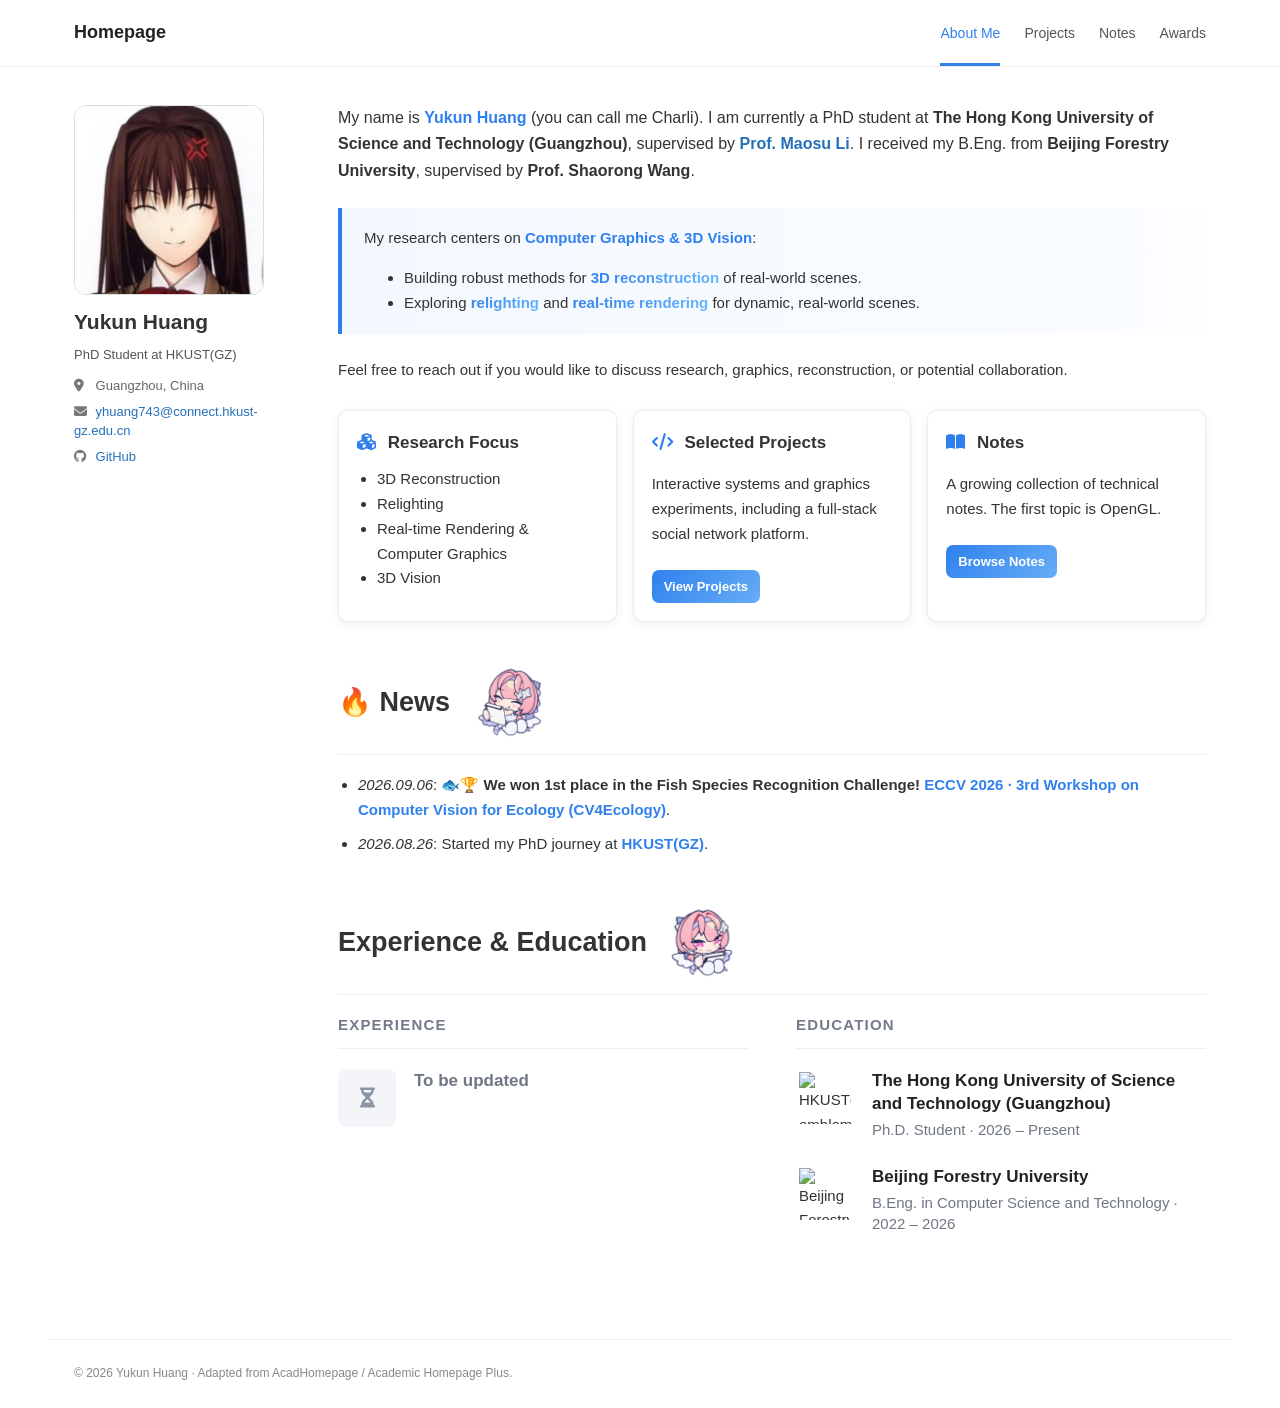
==== commit f87ac365: "Refine undergraduate degree wording" ====
--- a/index.html
+++ b/index.html
@@ -36,7 +36,7 @@
 
   <main class="page-content">
     <span class="anchor" id="about-me"></span>
-    <p class="intro">My name is <span class="accent-text">Yukun Huang</span> (you can call me Charli). I am currently a PhD student at <strong>The Hong Kong University of Science and Technology (Guangzhou)</strong>, supervised by <strong><a href="https://maosuli.github.io/" target="_blank" rel="noreferrer">Prof. Maosu Li</a></strong>. I received a B.Eng. from <strong>Beijing Forestry University</strong>, supervised by <strong>Prof. Shaorong Wang</strong>.</p>
+    <p class="intro">My name is <span class="accent-text">Yukun Huang</span> (you can call me Charli). I am currently a PhD student at <strong>The Hong Kong University of Science and Technology (Guangzhou)</strong>, supervised by <strong><a href="https://maosuli.github.io/" target="_blank" rel="noreferrer">Prof. Maosu Li</a></strong>. I received my B.Eng. from <strong>Beijing Forestry University</strong>, supervised by <strong>Prof. Shaorong Wang</strong>.</p>
 
     <div class="quote-accent">
       My research centers on <span class="accent-text">Computer Graphics & 3D Vision</span>:
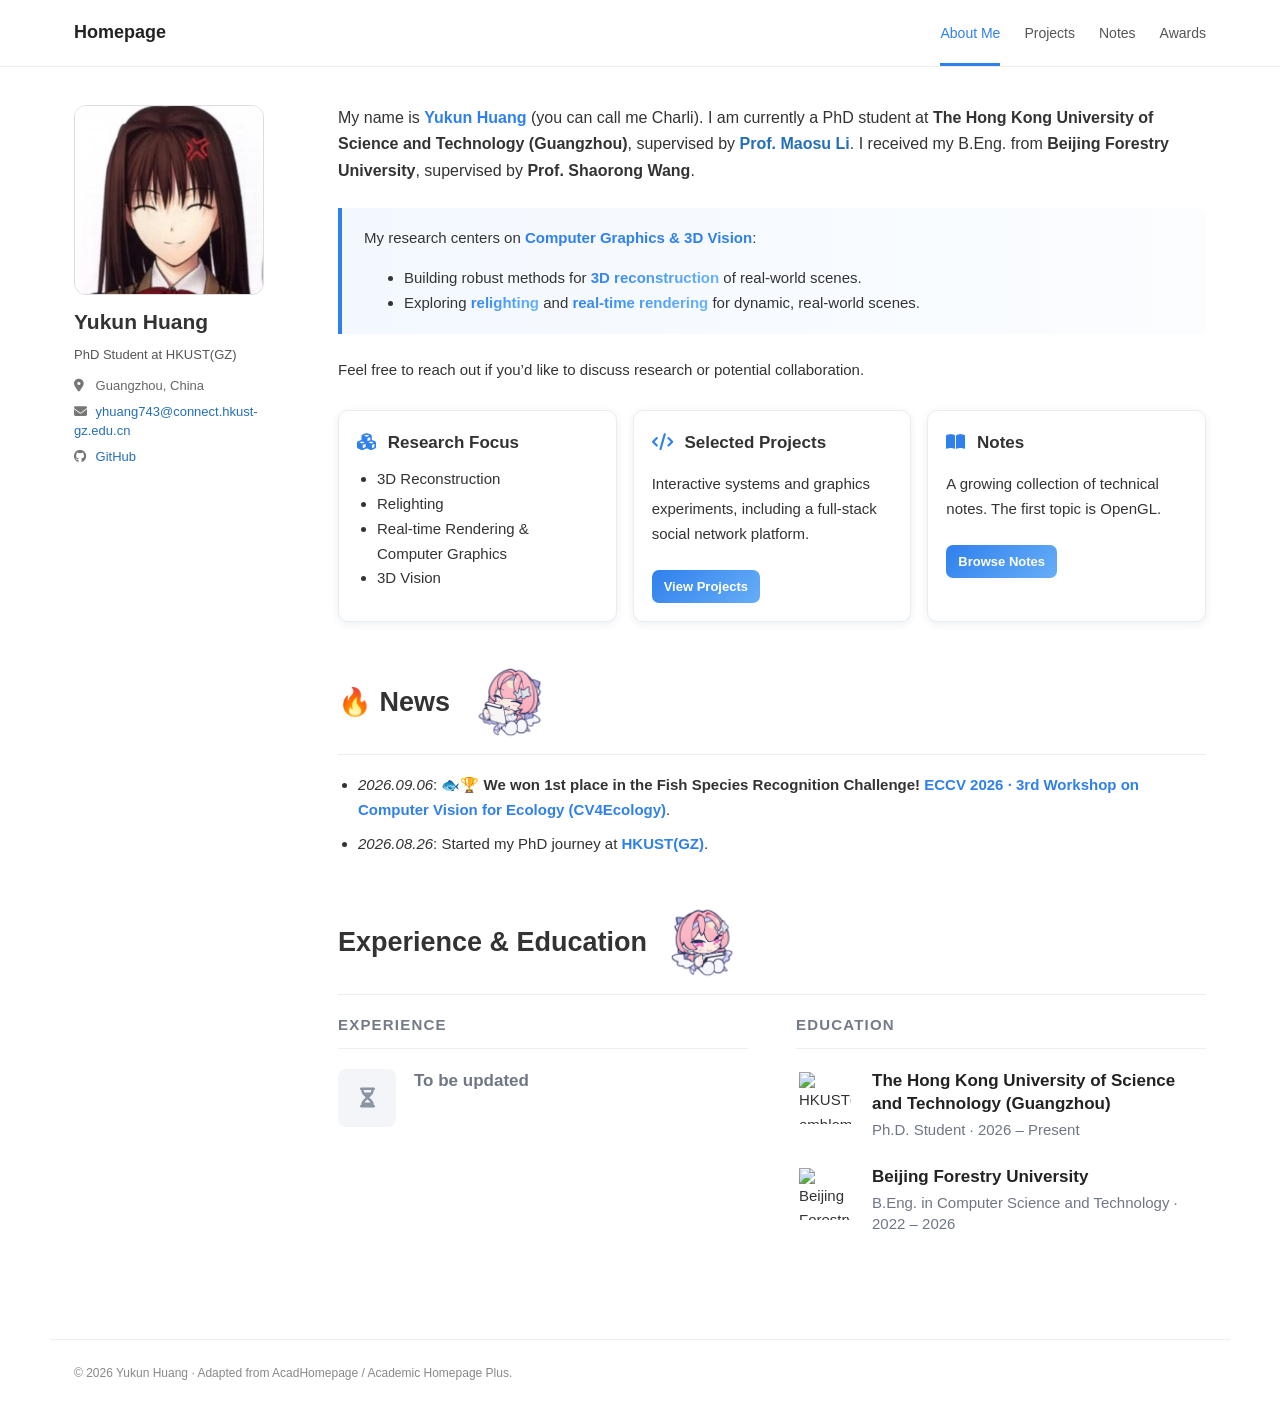
==== commit 70ee8c02: "Refine contact sentence" ====
--- a/index.html
+++ b/index.html
@@ -46,7 +46,7 @@
       </ul>
     </div>
 
-    <p>Feel free to reach out if you would like to discuss research, graphics, reconstruction, or potential collaboration.</p>
+    <p>Feel free to reach out if you’d like to discuss research or potential collaboration.</p>
 
     <div class="highlight-blocks">
       <div class="highlight-block floating-card">
